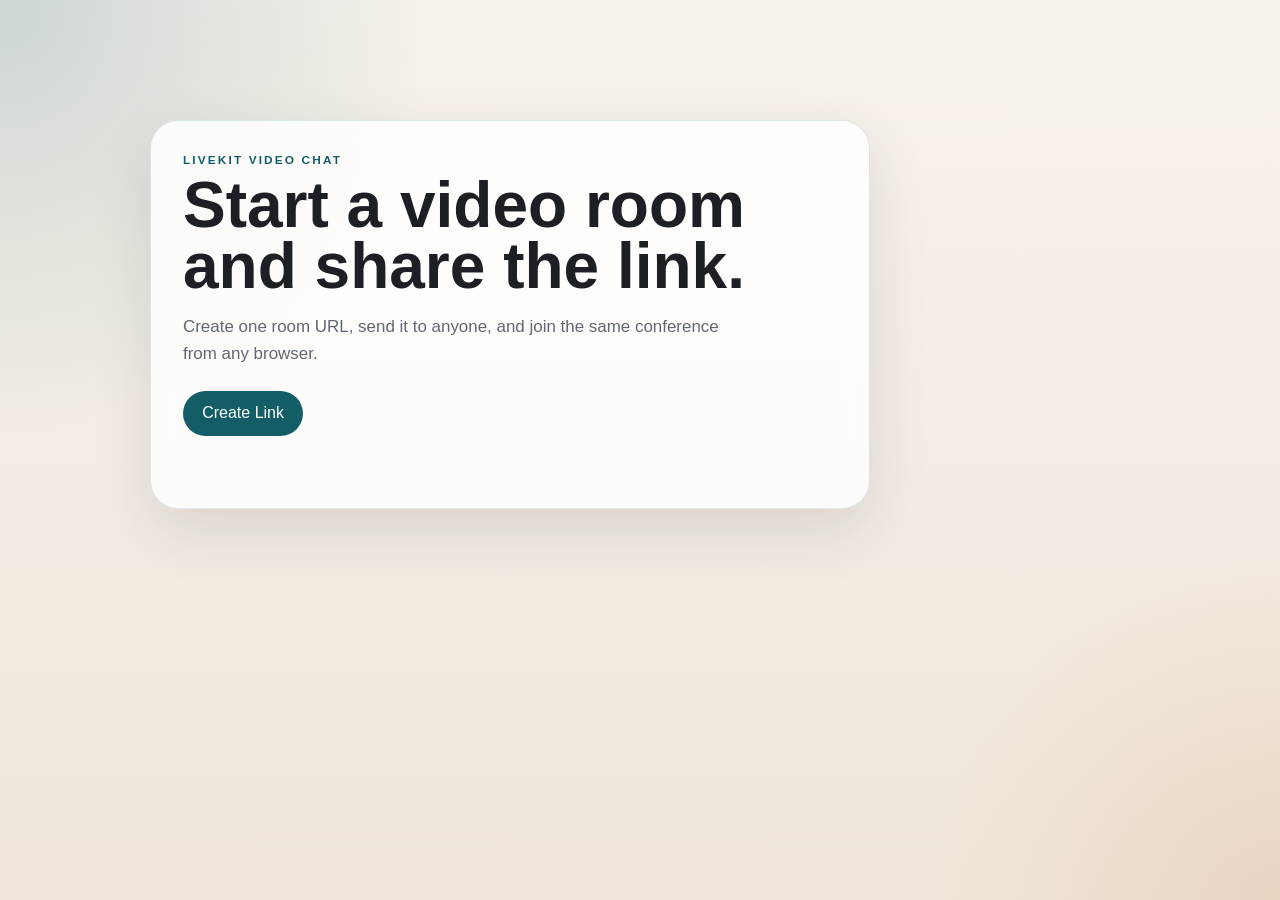
==== static/index.html @ e90a30fc "feat: add simple LiveKit multi-user video chat prototype Build a minimal FastAPI-based video confere" ====
<!DOCTYPE html>
<html lang="en">
  <head>
    <meta charset="UTF-8" />
    <meta name="viewport" content="width=device-width, initial-scale=1.0" />
    <title>Quick Video Room</title>
    <link rel="stylesheet" href="/static/app.css" />
    <script src="/static/home.js" defer></script>
  </head>
  <body>
    <main class="shell">
      <section class="panel hero">
        <p class="eyebrow">LiveKit Video Chat</p>
        <h1>Start a video room and share the link.</h1>
        <p class="lede">
          Create one room URL, send it to anyone, and join the same conference from
          any browser.
        </p>

        <div class="actions">
          <button id="create-room-button" class="primary">Create Link</button>
          <a id="join-created-room" class="secondary hidden" href="">Open Room</a>
        </div>

        <div id="create-status" class="status" aria-live="polite"></div>

        <section id="share-panel" class="share-panel hidden" aria-live="polite">
          <label for="share-link">Share this room link</label>
          <div class="share-row">
            <input id="share-link" type="text" readonly />
            <button id="copy-link-button" class="secondary" type="button">Copy</button>
          </div>
        </section>
      </section>
    </main>
  </body>
</html>
---- static/app.css ----
:root {
  color-scheme: light;
  --bg: #f4efe7;
  --surface: rgba(255, 255, 255, 0.84);
  --surface-strong: #ffffff;
  --text: #1e1f24;
  --muted: #626674;
  --accent: #135d66;
  --accent-strong: #0f4950;
  --line: rgba(19, 93, 102, 0.14);
  --shadow: 0 22px 60px rgba(33, 44, 57, 0.12);
  --danger: #8f2d2d;
}

* {
  box-sizing: border-box;
}

body {
  margin: 0;
  min-height: 100vh;
  font-family: "IBM Plex Sans", "Segoe UI", sans-serif;
  color: var(--text);
  background:
    radial-gradient(circle at top left, rgba(19, 93, 102, 0.18), transparent 28%),
    radial-gradient(circle at bottom right, rgba(204, 116, 53, 0.16), transparent 22%),
    linear-gradient(180deg, #f7f2eb 0%, #efe7db 100%);
}

button,
input,
a {
  font: inherit;
}

.shell {
  width: min(980px, calc(100% - 2rem));
  margin: 0 auto;
  padding: 3rem 0;
}

.panel {
  background: var(--surface);
  border: 1px solid var(--line);
  border-radius: 28px;
  box-shadow: var(--shadow);
  backdrop-filter: blur(12px);
}

.hero,
.room-panel {
  padding: 2rem;
}

.hero {
  margin-top: 8vh;
  max-width: 720px;
}

.eyebrow {
  margin: 0 0 0.5rem;
  text-transform: uppercase;
  letter-spacing: 0.18em;
  font-size: 0.74rem;
  color: var(--accent);
  font-weight: 700;
}

h1 {
  margin: 0;
  font-family: "Space Grotesk", "Segoe UI", sans-serif;
  font-size: clamp(2.2rem, 5vw, 4.4rem);
  line-height: 0.95;
}

.lede {
  max-width: 58ch;
  margin: 1rem 0 0;
  color: var(--muted);
  font-size: 1.06rem;
  line-height: 1.6;
}

.actions,
.join-row,
.share-row,
.share-room-banner,
.room-header {
  display: flex;
  gap: 0.8rem;
  align-items: center;
}

.actions {
  margin-top: 1.5rem;
}

.primary,
.secondary {
  border-radius: 999px;
  padding: 0.85rem 1.2rem;
  border: 0;
  cursor: pointer;
  transition: transform 160ms ease, opacity 160ms ease, background-color 160ms ease;
  text-decoration: none;
}

.primary {
  background: var(--accent);
  color: white;
}

.primary:hover,
.secondary:hover {
  transform: translateY(-1px);
}

.primary:disabled,
.secondary:disabled {
  opacity: 0.56;
  cursor: not-allowed;
  transform: none;
}

.secondary {
  background: rgba(19, 93, 102, 0.08);
  color: var(--accent-strong);
}

.status {
  min-height: 1.5rem;
  margin-top: 1rem;
  color: var(--muted);
}

.status.error {
  color: var(--danger);
}

.share-panel,
.share-room-banner,
.join-form {
  margin-top: 1.25rem;
}

.share-panel,
.share-room-banner {
  padding: 1rem;
  background: rgba(255, 255, 255, 0.7);
  border: 1px solid var(--line);
  border-radius: 20px;
}

.share-panel label,
.join-form label {
  display: block;
  margin-bottom: 0.55rem;
  font-weight: 600;
}

input[type="text"] {
  width: 100%;
  min-width: 0;
  border-radius: 14px;
  border: 1px solid rgba(30, 31, 36, 0.14);
  padding: 0.9rem 1rem;
  background: var(--surface-strong);
  color: var(--text);
}

.room-shell {
  width: min(1280px, calc(100% - 2rem));
}

.room-panel {
  min-height: calc(100vh - 6rem);
}

.room-header {
  justify-content: space-between;
  align-items: flex-start;
}

.back-link {
  white-space: nowrap;
}

.share-room-banner {
  flex-wrap: wrap;
}

.share-room-banner span {
  font-weight: 600;
}

.share-room-banner input {
  flex: 1 1 280px;
}

.join-row {
  flex-wrap: wrap;
}

.join-row input {
  flex: 1 1 240px;
}

.video-grid {
  display: grid;
  grid-template-columns: repeat(auto-fit, minmax(240px, 1fr));
  gap: 1rem;
  margin-top: 1.5rem;
}

.video-card,
.video-placeholder {
  position: relative;
  min-height: 230px;
  border-radius: 24px;
  overflow: hidden;
  border: 1px solid var(--line);
  background:
    linear-gradient(180deg, rgba(19, 93, 102, 0.08), rgba(19, 93, 102, 0.02)),
    #f9fbfc;
}

.video-media {
  height: 100%;
}

.video-placeholder {
  display: grid;
  place-items: center;
  padding: 1.5rem;
  text-align: center;
  color: var(--muted);
}

.video-card video {
  width: 100%;
  height: 100%;
  object-fit: cover;
  display: block;
}

.video-card audio {
  display: none;
}

.video-meta {
  position: absolute;
  left: 0.9rem;
  right: 0.9rem;
  bottom: 0.9rem;
  display: flex;
  justify-content: space-between;
  align-items: center;
  gap: 0.5rem;
  padding: 0.55rem 0.75rem;
  border-radius: 14px;
  background: rgba(20, 23, 29, 0.58);
  color: white;
}

.video-name {
  font-weight: 600;
}

.video-badge {
  font-size: 0.8rem;
  text-transform: uppercase;
  letter-spacing: 0.12em;
  opacity: 0.82;
}

.hidden {
  display: none !important;
}

@media (max-width: 700px) {
  .shell {
    width: min(100%, calc(100% - 1rem));
    padding: 1rem 0;
  }

  .hero,
  .room-panel {
    padding: 1.15rem;
    border-radius: 22px;
  }

  .actions,
  .join-row,
  .share-row,
  .room-header {
    flex-direction: column;
    align-items: stretch;
  }

  .back-link,
  .primary,
  .secondary {
    text-align: center;
  }
}
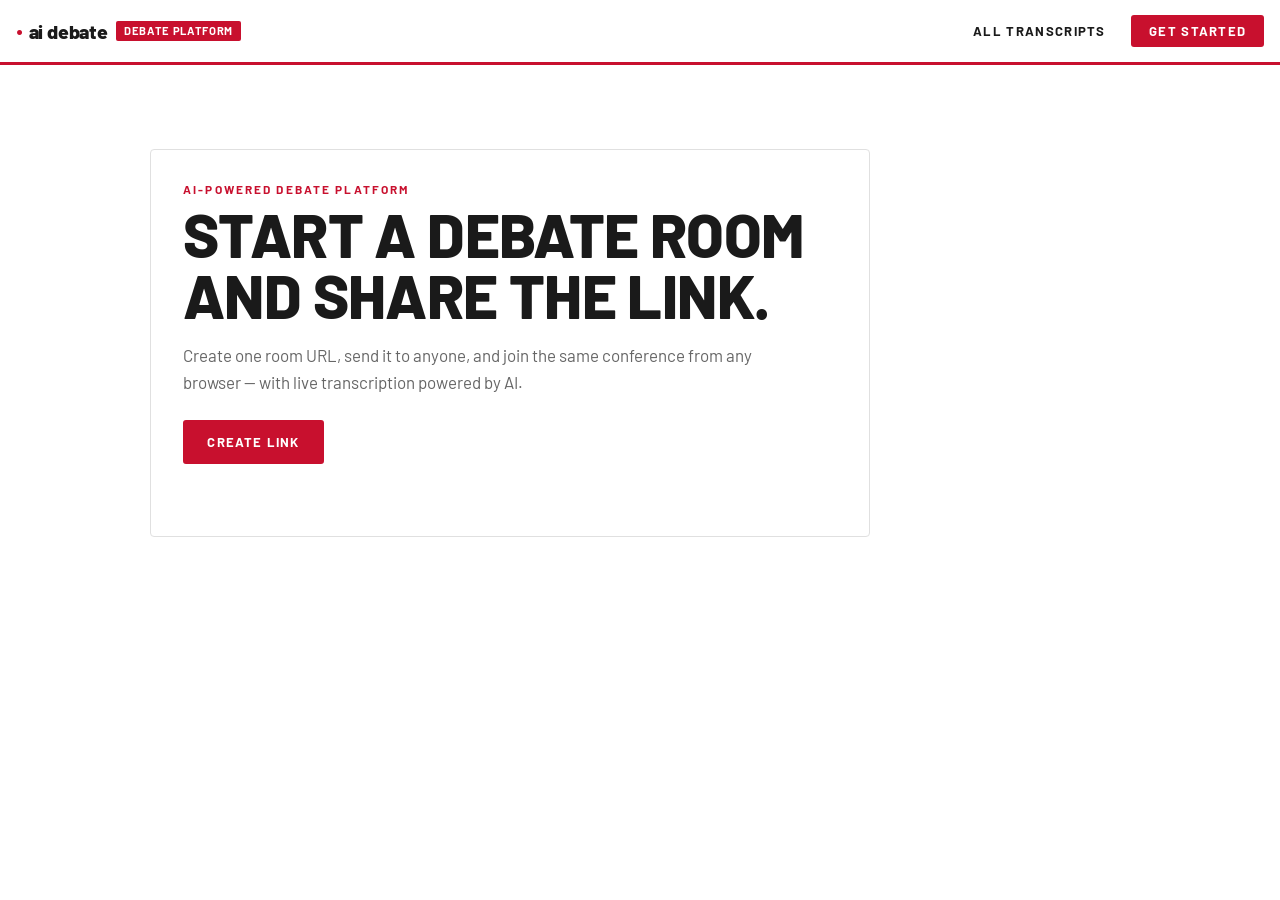
==== commit 50cfd899: "Update ui and added recording link" ====
--- a/static/index.html
+++ b/static/index.html
@@ -3,18 +3,32 @@
   <head>
     <meta charset="UTF-8" />
     <meta name="viewport" content="width=device-width, initial-scale=1.0" />
-    <title>Quick Video Room</title>
+    <title>AI Debate Platform</title>
     <link rel="stylesheet" href="/static/app.css" />
     <script src="/static/home.js" defer></script>
   </head>
   <body>
+    <header class="site-header">
+      <div class="nav-inner">
+        <a class="logo" href="/">
+          <span class="logo-dot">·</span>
+          <span class="logo-name">AI Debate</span>
+          <span class="logo-badge">debate platform</span>
+        </a>
+        <nav class="nav-links">
+          <a href="/reports">All Transcripts</a>
+          <a href="#" id="nav-create" class="nav-cta">Get Started</a>
+        </nav>
+      </div>
+    </header>
+
     <main class="shell">
       <section class="panel hero">
-        <p class="eyebrow">LiveKit Video Chat</p>
-        <h1>Start a video room and share the link.</h1>
+        <p class="eyebrow">AI-Powered Debate Platform</p>
+        <h1>Start a debate room and share the link.</h1>
         <p class="lede">
           Create one room URL, send it to anyone, and join the same conference from
-          any browser.
+          any browser — with live transcription powered by AI.
         </p>
 
         <div class="actions">
--- a/static/app.css
+++ b/static/app.css
@@ -1,15 +1,15 @@
+@import url("https://fonts.googleapis.com/css2?family=Barlow:wght@400;600;700;800&display=swap");
+
 :root {
   color-scheme: light;
-  --bg: #f4efe7;
-  --surface: rgba(255, 255, 255, 0.84);
-  --surface-strong: #ffffff;
-  --text: #1e1f24;
-  --muted: #626674;
-  --accent: #135d66;
-  --accent-strong: #0f4950;
-  --line: rgba(19, 93, 102, 0.14);
-  --shadow: 0 22px 60px rgba(33, 44, 57, 0.12);
-  --danger: #8f2d2d;
+  --red: #c8102e;
+  --red-dark: #a00d24;
+  --bg: #ffffff;
+  --surface: #f5f5f5;
+  --text: #1a1a1a;
+  --muted: #666666;
+  --line: #e0e0e0;
+  --danger: #c8102e;
 }
 
 * {
@@ -19,12 +19,9 @@
 body {
   margin: 0;
   min-height: 100vh;
-  font-family: "IBM Plex Sans", "Segoe UI", sans-serif;
+  font-family: "Barlow", "Segoe UI", sans-serif;
   color: var(--text);
-  background:
-    radial-gradient(circle at top left, rgba(19, 93, 102, 0.18), transparent 28%),
-    radial-gradient(circle at bottom right, rgba(204, 116, 53, 0.16), transparent 22%),
-    linear-gradient(180deg, #f7f2eb 0%, #efe7db 100%);
+  background: var(--bg);
 }
 
 button,
@@ -33,6 +30,97 @@
   font: inherit;
 }
 
+/* ── Site Header ─────────────────────────────────────────────────────────── */
+
+.site-header {
+  position: sticky;
+  top: 0;
+  z-index: 100;
+  background: #ffffff;
+  border-bottom: 3px solid var(--red);
+}
+
+.nav-inner {
+  width: min(1280px, calc(100% - 2rem));
+  margin: 0 auto;
+  height: 62px;
+  display: flex;
+  align-items: center;
+  justify-content: space-between;
+  gap: 1rem;
+}
+
+.logo {
+  display: flex;
+  align-items: center;
+  gap: 0.35rem;
+  text-decoration: none;
+  color: var(--text);
+}
+
+.logo-dot {
+  font-size: 1.8rem;
+  font-weight: 800;
+  color: var(--red);
+  line-height: 1;
+  margin-bottom: 2px;
+}
+
+.logo-name {
+  font-size: 1.22rem;
+  font-weight: 800;
+  letter-spacing: -0.01em;
+  text-transform: lowercase;
+  color: var(--text);
+}
+
+.logo-badge {
+  display: inline-block;
+  background: var(--red);
+  color: #fff;
+  font-size: 0.7rem;
+  font-weight: 700;
+  text-transform: uppercase;
+  letter-spacing: 0.06em;
+  padding: 0.22rem 0.5rem;
+  border-radius: 2px;
+  margin-left: 0.15rem;
+}
+
+.nav-links {
+  display: flex;
+  align-items: center;
+  gap: 1.6rem;
+}
+
+.nav-links a {
+  text-decoration: none;
+  font-size: 0.82rem;
+  font-weight: 700;
+  text-transform: uppercase;
+  letter-spacing: 0.1em;
+  color: var(--text);
+  transition: color 120ms;
+}
+
+.nav-links a:hover {
+  color: var(--red);
+}
+
+.nav-cta {
+  background: var(--red) !important;
+  color: #fff !important;
+  padding: 0.5rem 1.1rem;
+  border-radius: 3px;
+}
+
+.nav-cta:hover {
+  background: var(--red-dark) !important;
+  color: #fff !important;
+}
+
+/* ── Layout shells ───────────────────────────────────────────────────────── */
+
 .shell {
   width: min(980px, calc(100% - 2rem));
   margin: 0 auto;
@@ -40,11 +128,9 @@
 }
 
 .panel {
-  background: var(--surface);
+  background: #fff;
   border: 1px solid var(--line);
-  border-radius: 28px;
-  box-shadow: var(--shadow);
-  backdrop-filter: blur(12px);
+  border-radius: 4px;
 }
 
 .hero,
@@ -53,24 +139,35 @@
 }
 
 .hero {
-  margin-top: 8vh;
+  margin-top: 4vh;
   max-width: 720px;
 }
+
+/* ── Typography ──────────────────────────────────────────────────────────── */
 
 .eyebrow {
   margin: 0 0 0.5rem;
   text-transform: uppercase;
   letter-spacing: 0.18em;
   font-size: 0.74rem;
-  color: var(--accent);
+  color: var(--red);
   font-weight: 700;
 }
 
 h1 {
   margin: 0;
-  font-family: "Space Grotesk", "Segoe UI", sans-serif;
-  font-size: clamp(2.2rem, 5vw, 4.4rem);
-  line-height: 0.95;
+  font-family: "Barlow", "Segoe UI", sans-serif;
+  font-size: clamp(2rem, 5vw, 3.8rem);
+  font-weight: 800;
+  line-height: 1;
+  text-transform: uppercase;
+  letter-spacing: -0.01em;
+}
+
+h2 {
+  font-family: "Barlow", "Segoe UI", sans-serif;
+  font-weight: 800;
+  text-transform: uppercase;
 }
 
 .lede {
@@ -81,11 +178,14 @@
   line-height: 1.6;
 }
 
+/* ── Buttons ─────────────────────────────────────────────────────────────── */
+
 .actions,
 .join-row,
 .share-row,
 .share-room-banner,
-.room-header {
+.room-header,
+.header-actions {
   display: flex;
   gap: 0.8rem;
   align-items: center;
@@ -97,76 +197,104 @@
 
 .primary,
 .secondary {
-  border-radius: 999px;
-  padding: 0.85rem 1.2rem;
-  border: 0;
+  border-radius: 3px;
+  padding: 0.75rem 1.4rem;
+  border: 2px solid transparent;
   cursor: pointer;
-  transition: transform 160ms ease, opacity 160ms ease, background-color 160ms ease;
+  font-weight: 700;
+  font-size: 0.82rem;
+  text-transform: uppercase;
+  letter-spacing: 0.09em;
+  transition: background 120ms, color 120ms, border-color 120ms;
   text-decoration: none;
 }
 
 .primary {
-  background: var(--accent);
-  color: white;
-}
-
-.primary:hover,
+  background: var(--red);
+  color: #fff;
+  border-color: var(--red);
+}
+
+.primary:hover {
+  background: var(--red-dark);
+  border-color: var(--red-dark);
+}
+
+.secondary {
+  background: transparent;
+  color: var(--red);
+  border-color: var(--red);
+}
+
 .secondary:hover {
-  transform: translateY(-1px);
+  background: var(--red);
+  color: #fff;
 }
 
 .primary:disabled,
 .secondary:disabled {
-  opacity: 0.56;
+  opacity: 0.45;
   cursor: not-allowed;
-  transform: none;
-}
-
-.secondary {
-  background: rgba(19, 93, 102, 0.08);
-  color: var(--accent-strong);
-}
+}
+
+/* ── Status ──────────────────────────────────────────────────────────────── */
 
 .status {
   min-height: 1.5rem;
   margin-top: 1rem;
   color: var(--muted);
+  font-size: 0.92rem;
 }
 
 .status.error {
   color: var(--danger);
 }
 
+/* ── Share / Join panels ─────────────────────────────────────────────────── */
+
 .share-panel,
 .share-room-banner,
-.join-form {
+.join-form,
+.media-controls {
   margin-top: 1.25rem;
 }
 
 .share-panel,
 .share-room-banner {
   padding: 1rem;
-  background: rgba(255, 255, 255, 0.7);
+  background: var(--surface);
   border: 1px solid var(--line);
-  border-radius: 20px;
+  border-radius: 4px;
 }
 
 .share-panel label,
 .join-form label {
   display: block;
   margin-bottom: 0.55rem;
-  font-weight: 600;
+  font-weight: 700;
+  font-size: 0.85rem;
+  text-transform: uppercase;
+  letter-spacing: 0.08em;
 }
 
 input[type="text"] {
   width: 100%;
   min-width: 0;
-  border-radius: 14px;
-  border: 1px solid rgba(30, 31, 36, 0.14);
-  padding: 0.9rem 1rem;
-  background: var(--surface-strong);
+  border-radius: 3px;
+  border: 1px solid var(--line);
+  padding: 0.75rem 1rem;
+  background: #fff;
   color: var(--text);
-}
+  font-size: 0.95rem;
+  transition: border-color 120ms;
+}
+
+input[type="text"]:focus {
+  outline: none;
+  border-color: var(--red);
+}
+
+/* ── Room layout ─────────────────────────────────────────────────────────── */
 
 .room-shell {
   width: min(1280px, calc(100% - 2rem));
@@ -174,6 +302,13 @@
 
 .room-panel {
   min-height: calc(100vh - 6rem);
+}
+
+.room-content {
+  display: grid;
+  grid-template-columns: minmax(0, 2fr) minmax(300px, 0.95fr);
+  gap: 1rem;
+  margin-top: 1.5rem;
 }
 
 .room-header {
@@ -181,6 +316,11 @@
   align-items: flex-start;
 }
 
+.header-actions {
+  flex-wrap: wrap;
+  justify-content: flex-end;
+}
+
 .back-link {
   white-space: nowrap;
 }
@@ -190,7 +330,10 @@
 }
 
 .share-room-banner span {
-  font-weight: 600;
+  font-weight: 700;
+  font-size: 0.85rem;
+  text-transform: uppercase;
+  letter-spacing: 0.08em;
 }
 
 .share-room-banner input {
@@ -203,25 +346,55 @@
 
 .join-row input {
   flex: 1 1 240px;
+}
+
+/* ── Video stage ─────────────────────────────────────────────────────────── */
+
+.video-stage {
+  position: relative;
+  min-height: 0;
+  padding-bottom: 4.75rem;
+}
+
+.media-controls {
+  display: flex;
+  gap: 0.8rem;
+  flex-wrap: wrap;
+  position: absolute;
+  left: 50%;
+  bottom: 1rem;
+  transform: translateX(-50%);
+  justify-content: center;
+  width: calc(100% - 2rem);
+  z-index: 2;
+}
+
+.media-controls .secondary {
+  background: rgba(20, 23, 29, 0.82);
+  color: #fff;
+  border-color: rgba(255, 255, 255, 0.2);
+}
+
+.media-controls .secondary:hover {
+  background: var(--red);
+  border-color: var(--red);
+  color: #fff;
 }
 
 .video-grid {
   display: grid;
   grid-template-columns: repeat(auto-fit, minmax(240px, 1fr));
   gap: 1rem;
-  margin-top: 1.5rem;
 }
 
 .video-card,
 .video-placeholder {
   position: relative;
   min-height: 230px;
-  border-radius: 24px;
+  border-radius: 4px;
   overflow: hidden;
   border: 1px solid var(--line);
-  background:
-    linear-gradient(180deg, rgba(19, 93, 102, 0.08), rgba(19, 93, 102, 0.02)),
-    #f9fbfc;
+  background: var(--surface);
 }
 
 .video-media {
@@ -249,33 +422,243 @@
 
 .video-meta {
   position: absolute;
-  left: 0.9rem;
-  right: 0.9rem;
-  bottom: 0.9rem;
+  left: 0.75rem;
+  right: 0.75rem;
+  bottom: 0.75rem;
   display: flex;
   justify-content: space-between;
   align-items: center;
   gap: 0.5rem;
-  padding: 0.55rem 0.75rem;
-  border-radius: 14px;
-  background: rgba(20, 23, 29, 0.58);
-  color: white;
+  padding: 0.45rem 0.7rem;
+  border-radius: 2px;
+  background: rgba(10, 10, 10, 0.72);
+  color: #fff;
 }
 
 .video-name {
-  font-weight: 600;
+  font-weight: 700;
+  font-size: 0.88rem;
+  text-transform: uppercase;
+  letter-spacing: 0.05em;
 }
 
 .video-badge {
+  font-size: 0.72rem;
+  text-transform: uppercase;
+  letter-spacing: 0.12em;
+  opacity: 0.8;
+}
+
+/* ── Transcript panel ────────────────────────────────────────────────────── */
+
+.transcript-panel {
+  display: flex;
+  flex-direction: column;
+  min-height: 0;
+  padding: 1rem;
+  border: 1px solid var(--line);
+  border-radius: 4px;
+  background: #fff;
+}
+
+.transcript-header {
+  border-bottom: 2px solid var(--red);
+  padding-bottom: 0.75rem;
+  margin-bottom: 0.75rem;
+}
+
+.transcript-header h2 {
+  margin: 0;
+  font-size: 1.3rem;
+}
+
+.transcript-status {
+  margin-top: 0;
+  margin-bottom: 0.75rem;
+}
+
+.transcript-list {
+  display: flex;
+  flex-direction: column;
+  gap: 0.75rem;
+  min-height: 280px;
+  max-height: 68vh;
+  overflow-y: auto;
+  padding-right: 0.15rem;
+}
+
+.transcript-entry,
+.transcript-placeholder {
+  border: 1px solid var(--line);
+  border-radius: 3px;
+  background: var(--surface);
+}
+
+.transcript-placeholder {
+  display: grid;
+  place-items: center;
+  min-height: 180px;
+  padding: 1rem;
+  color: var(--muted);
+  text-align: center;
+  font-size: 0.9rem;
+}
+
+.transcript-entry {
+  padding: 0.85rem 1rem;
+}
+
+.transcript-entry-meta {
+  display: flex;
+  justify-content: space-between;
+  gap: 0.75rem;
+  align-items: center;
+}
+
+.transcript-speaker {
+  font-weight: 700;
+  font-size: 0.82rem;
+  text-transform: uppercase;
+  letter-spacing: 0.07em;
+  color: var(--red);
+}
+
+.transcript-time {
+  color: var(--muted);
+  font-size: 0.85rem;
+}
+
+.transcript-text {
+  margin: 0.4rem 0 0;
+  line-height: 1.5;
+  color: var(--text);
+  font-size: 0.95rem;
+}
+
+/* ── Report ──────────────────────────────────────────────────────────────── */
+
+.report-shell {
+  width: min(980px, calc(100% - 2rem));
+}
+
+.report-panel {
+  padding: 2rem;
+}
+
+.report-topline {
+  display: flex;
+  justify-content: space-between;
+  gap: 1rem;
+  align-items: flex-start;
+  margin-bottom: 1.25rem;
+  padding-bottom: 1.25rem;
+  border-bottom: 2px solid var(--red);
+}
+
+.report-title p + h1 {
+  margin-top: 0.25rem;
+}
+
+.report-summary {
+  display: grid;
+  grid-template-columns: repeat(auto-fit, minmax(160px, 1fr));
+  gap: 0.8rem;
+  margin-bottom: 1rem;
+}
+
+.report-stat {
+  padding: 1rem;
+  border: 1px solid var(--line);
+  border-radius: 3px;
+  background: var(--surface);
+  border-left: 4px solid var(--red);
+}
+
+.report-stat-label {
+  display: block;
+  margin-bottom: 0.3rem;
+  color: var(--muted);
   font-size: 0.8rem;
   text-transform: uppercase;
-  letter-spacing: 0.12em;
-  opacity: 0.82;
-}
+  letter-spacing: 0.1em;
+  font-weight: 700;
+}
+
+.report-stat-value {
+  font-family: "Barlow", "Segoe UI", sans-serif;
+  font-size: 2rem;
+  font-weight: 800;
+  line-height: 1;
+  color: var(--red);
+}
+
+.report-transcript-list {
+  max-height: none;
+}
+
+/* ── Rooms list (all transcripts page) ──────────────────────────────────── */
+
+.rooms-list {
+  display: flex;
+  flex-direction: column;
+  gap: 0.75rem;
+  margin-top: 0.5rem;
+}
+
+.room-card {
+  display: flex;
+  align-items: center;
+  justify-content: space-between;
+  gap: 1rem;
+  padding: 1rem 1.25rem;
+  border: 1px solid var(--line);
+  border-left: 4px solid var(--red);
+  border-radius: 3px;
+  background: var(--surface);
+  flex-wrap: wrap;
+}
+
+.room-card-id {
+  font-weight: 800;
+  font-size: 1rem;
+  text-transform: uppercase;
+  letter-spacing: 0.04em;
+  color: var(--text);
+}
+
+.room-card-meta {
+  display: flex;
+  align-items: center;
+  gap: 0.5rem;
+  margin-top: 0.25rem;
+  font-size: 0.88rem;
+  color: var(--muted);
+  flex-wrap: wrap;
+}
+
+.room-card-sep {
+  color: var(--line);
+}
+
+.room-card-stat strong {
+  color: var(--text);
+  font-weight: 700;
+}
+
+.room-card-actions {
+  display: flex;
+  gap: 0.6rem;
+  flex-shrink: 0;
+  flex-wrap: wrap;
+}
+
+/* ── Utility ─────────────────────────────────────────────────────────────── */
 
 .hidden {
   display: none !important;
 }
+
+/* ── Responsive ──────────────────────────────────────────────────────────── */
 
 @media (max-width: 700px) {
   .shell {
@@ -286,15 +669,37 @@
   .hero,
   .room-panel {
     padding: 1.15rem;
-    border-radius: 22px;
+    border-radius: 4px;
   }
 
   .actions,
   .join-row,
   .share-row,
-  .room-header {
+  .room-header,
+  .header-actions,
+  .report-topline {
     flex-direction: column;
     align-items: stretch;
+  }
+
+  .room-content {
+    grid-template-columns: 1fr;
+  }
+
+  .video-stage {
+    padding-bottom: 0;
+  }
+
+  .media-controls {
+    position: static;
+    transform: none;
+    width: 100%;
+    margin-top: 1rem;
+  }
+
+  .report-panel {
+    padding: 1.15rem;
+    border-radius: 4px;
   }
 
   .back-link,
@@ -302,4 +707,8 @@
   .secondary {
     text-align: center;
   }
-}
+
+  .nav-links .nav-cta {
+    display: none;
+  }
+}
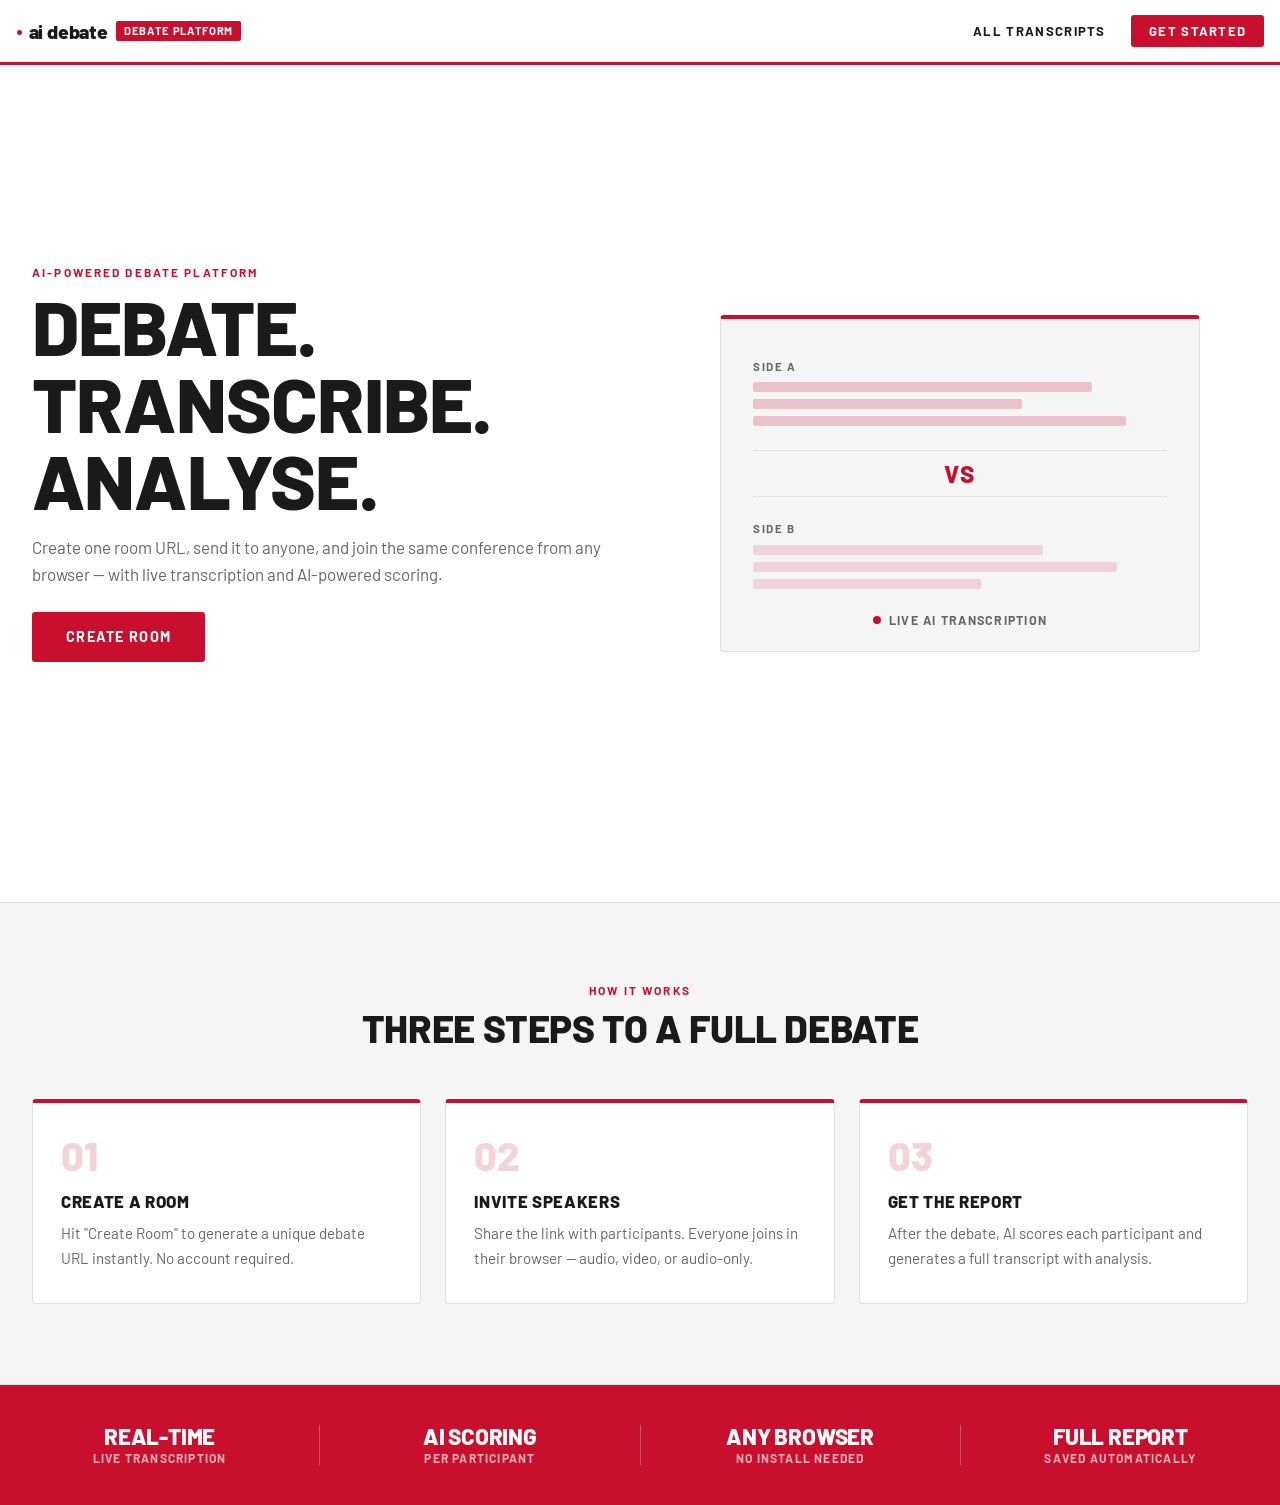
==== commit 03603129: "Update ui and added dymmy transcription" ====
--- a/static/index.html
+++ b/static/index.html
@@ -22,29 +22,120 @@
       </div>
     </header>
 
-    <main class="shell">
-      <section class="panel hero">
-        <p class="eyebrow">AI-Powered Debate Platform</p>
-        <h1>Start a debate room and share the link.</h1>
-        <p class="lede">
-          Create one room URL, send it to anyone, and join the same conference from
-          any browser — with live transcription powered by AI.
-        </p>
+    <main>
+      <!-- ── Hero ──────────────────────────────────────────────────── -->
+      <section class="home-hero">
+        <div class="home-hero-inner">
+          <div class="home-hero-content">
+            <p class="eyebrow">AI-Powered Debate Platform</p>
+            <h1>Debate.<br />Transcribe.<br />Analyse.</h1>
+            <p class="lede">
+              Create one room URL, send it to anyone, and join the same
+              conference from any browser — with live transcription and
+              AI-powered scoring.
+            </p>
 
-        <div class="actions">
-          <button id="create-room-button" class="primary">Create Link</button>
-          <a id="join-created-room" class="secondary hidden" href="">Open Room</a>
+            <div class="actions">
+              <button id="create-room-button" class="primary btn-lg">Create Room</button>
+              <a id="join-created-room" class="secondary btn-lg hidden" href="">Open Room</a>
+            </div>
+
+            <div id="create-status" class="status" aria-live="polite"></div>
+
+            <section id="share-panel" class="share-panel hidden" aria-live="polite">
+              <label for="share-link">Share this room link</label>
+              <div class="share-row">
+                <input id="share-link" type="text" readonly />
+                <button id="copy-link-button" class="secondary" type="button">Copy</button>
+              </div>
+            </section>
+          </div>
+
+          <div class="home-hero-visual" aria-hidden="true">
+            <div class="arena">
+              <div class="arena-side arena-side--a">
+                <span class="arena-label">Side A</span>
+                <div class="arena-bars">
+                  <div class="arena-bar" style="width:82%"></div>
+                  <div class="arena-bar" style="width:65%"></div>
+                  <div class="arena-bar" style="width:90%"></div>
+                </div>
+              </div>
+              <div class="arena-vs">VS</div>
+              <div class="arena-side arena-side--b">
+                <span class="arena-label">Side B</span>
+                <div class="arena-bars">
+                  <div class="arena-bar" style="width:70%"></div>
+                  <div class="arena-bar" style="width:88%"></div>
+                  <div class="arena-bar" style="width:55%"></div>
+                </div>
+              </div>
+              <div class="arena-caption">
+                <span class="arena-dot"></span>
+                Live AI Transcription
+              </div>
+            </div>
+          </div>
         </div>
+      </section>
 
-        <div id="create-status" class="status" aria-live="polite"></div>
+      <!-- ── How it works ──────────────────────────────────────────── -->
+      <section class="how-section">
+        <div class="how-inner">
+          <p class="eyebrow" style="text-align:center; margin-bottom:0.5rem;">How it works</p>
+          <h2 class="how-title">Three steps to a full debate</h2>
+          <div class="how-grid">
+            <div class="how-card">
+              <div class="how-step">01</div>
+              <h3 class="how-card-title">Create a Room</h3>
+              <p class="how-card-body">
+                Hit "Create Room" to generate a unique debate URL instantly.
+                No account required.
+              </p>
+            </div>
+            <div class="how-card">
+              <div class="how-step">02</div>
+              <h3 class="how-card-title">Invite Speakers</h3>
+              <p class="how-card-body">
+                Share the link with participants. Everyone joins in their
+                browser — audio, video, or audio-only.
+              </p>
+            </div>
+            <div class="how-card">
+              <div class="how-step">03</div>
+              <h3 class="how-card-title">Get the Report</h3>
+              <p class="how-card-body">
+                After the debate, AI scores each participant and generates a
+                full transcript with analysis.
+              </p>
+            </div>
+          </div>
+        </div>
+      </section>
 
-        <section id="share-panel" class="share-panel hidden" aria-live="polite">
-          <label for="share-link">Share this room link</label>
-          <div class="share-row">
-            <input id="share-link" type="text" readonly />
-            <button id="copy-link-button" class="secondary" type="button">Copy</button>
+      <!-- ── Stats strip ────────────────────────────────────────────── -->
+      <section class="stats-strip">
+        <div class="stats-inner">
+          <div class="stat-item">
+            <span class="stat-value">Real-time</span>
+            <span class="stat-label">Live Transcription</span>
           </div>
-        </section>
+          <div class="stat-divider"></div>
+          <div class="stat-item">
+            <span class="stat-value">AI Scoring</span>
+            <span class="stat-label">Per Participant</span>
+          </div>
+          <div class="stat-divider"></div>
+          <div class="stat-item">
+            <span class="stat-value">Any Browser</span>
+            <span class="stat-label">No Install Needed</span>
+          </div>
+          <div class="stat-divider"></div>
+          <div class="stat-item">
+            <span class="stat-value">Full Report</span>
+            <span class="stat-label">Saved Automatically</span>
+          </div>
+        </div>
       </section>
     </main>
   </body>
--- a/static/app.css
+++ b/static/app.css
@@ -305,9 +305,6 @@
 }
 
 .room-content {
-  display: grid;
-  grid-template-columns: minmax(0, 2fr) minmax(300px, 0.95fr);
-  gap: 1rem;
   margin-top: 1.5rem;
 }
 
@@ -451,31 +448,6 @@
 
 /* ── Transcript panel ────────────────────────────────────────────────────── */
 
-.transcript-panel {
-  display: flex;
-  flex-direction: column;
-  min-height: 0;
-  padding: 1rem;
-  border: 1px solid var(--line);
-  border-radius: 4px;
-  background: #fff;
-}
-
-.transcript-header {
-  border-bottom: 2px solid var(--red);
-  padding-bottom: 0.75rem;
-  margin-bottom: 0.75rem;
-}
-
-.transcript-header h2 {
-  margin: 0;
-  font-size: 1.3rem;
-}
-
-.transcript-status {
-  margin-top: 0;
-  margin-bottom: 0.75rem;
-}
 
 .transcript-list {
   display: flex;
@@ -566,6 +538,13 @@
   margin-bottom: 1rem;
 }
 
+.report-actions {
+  display: flex;
+  align-items: center;
+  gap: 0.8rem;
+  flex-wrap: wrap;
+}
+
 .report-stat {
   padding: 1rem;
   border: 1px solid var(--line);
@@ -594,6 +573,149 @@
 
 .report-transcript-list {
   max-height: none;
+}
+
+.generated-report {
+  margin-top: 1.25rem;
+  display: flex;
+  flex-direction: column;
+  gap: 0.9rem;
+}
+
+.generated-report-header {
+  padding-top: 1.25rem;
+  border-top: 2px solid var(--red);
+}
+
+.generated-report-header h2 {
+  margin: 0.2rem 0 0;
+  font-size: 1.5rem;
+  line-height: 1.1;
+}
+
+.generated-report-block {
+  padding: 1rem;
+  border: 1px solid var(--line);
+  border-left: 4px solid var(--red);
+  border-radius: 3px;
+  background: var(--surface);
+}
+
+.generated-report-copy,
+.rating-card-copy {
+  margin: 0.35rem 0 0;
+  color: var(--text);
+  line-height: 1.6;
+}
+
+.generated-report-points,
+.participant-ratings {
+  display: grid;
+  gap: 0.8rem;
+  margin-top: 0.35rem;
+}
+
+.generated-point,
+.rating-card {
+  padding: 0.9rem 1rem;
+  border: 1px solid var(--line);
+  border-radius: 3px;
+  background: #fff;
+}
+
+.rating-card-meta {
+  display: flex;
+  align-items: center;
+  justify-content: space-between;
+  gap: 1rem;
+}
+
+.rating-card-name {
+  font-size: 1rem;
+  font-weight: 800;
+  text-transform: uppercase;
+  letter-spacing: 0.04em;
+}
+
+.rating-card-score {
+  color: var(--red);
+  font-size: 1.2rem;
+  font-weight: 800;
+}
+
+/* ── Live caption overlay (Google Meet style) ───────────────────────────── */
+
+.caption-overlay {
+  position: absolute;
+  bottom: 5.2rem;        /* sit above the media controls bar */
+  left: 0;
+  right: 0;
+  display: flex;
+  justify-content: center;
+  z-index: 8;
+  pointer-events: none;
+  opacity: 1;
+  transition: opacity 450ms ease;
+}
+
+.caption-overlay.caption-fading {
+  opacity: 0;
+}
+
+.caption-overlay.caption-empty {
+  opacity: 0;
+  visibility: hidden;   /* remove from a11y tree when not shown */
+}
+
+.caption-box {
+  background: rgba(8, 8, 8, 0.84);
+  backdrop-filter: blur(6px);
+  padding: 0.55rem 1.4rem 0.7rem;
+  border-radius: 3px;
+  max-width: min(680px, calc(100% - 3rem));
+  text-align: center;
+  border-left: 3px solid var(--red);
+  box-shadow: 0 4px 24px rgba(0, 0, 0, 0.35);
+}
+
+.caption-speaker {
+  font-size: 0.7rem;
+  font-weight: 700;
+  text-transform: uppercase;
+  letter-spacing: 0.14em;
+  color: var(--red);
+  margin-bottom: 0.25rem;
+}
+
+.caption-text {
+  color: #ffffff;
+  font-size: 1.12rem;
+  font-weight: 600;
+  line-height: 1.45;
+  font-family: "Barlow", "Segoe UI", sans-serif;
+  /* Cap at 2 lines with ellipsis so it never overflows */
+  display: -webkit-box;
+  -webkit-line-clamp: 2;
+  -webkit-box-orient: vertical;
+  overflow: hidden;
+}
+
+/* CC toggle button states */
+.cc-btn {
+  font-weight: 800;
+  letter-spacing: 0.06em;
+  min-width: 3rem;
+}
+
+.cc-btn.cc-active {
+  background: var(--red) !important;
+  border-color: var(--red) !important;
+  color: #fff !important;
+}
+
+.cc-btn:not(.cc-active) {
+  opacity: 0.55;
+  text-decoration: line-through;
 }
 
 /* ── Rooms list (all transcripts page) ──────────────────────────────────── */
@@ -652,6 +774,242 @@
   flex-wrap: wrap;
 }
 
+/* ── Home Hero ───────────────────────────────────────────────────────────── */
+
+.home-hero {
+  min-height: calc(100vh - 62px);
+  display: flex;
+  align-items: center;
+  border-bottom: 1px solid var(--line);
+  background: var(--bg);
+}
+
+.home-hero-inner {
+  width: min(1280px, calc(100% - 4rem));
+  margin: 0 auto;
+  display: grid;
+  grid-template-columns: 1fr 1fr;
+  gap: 4rem;
+  align-items: center;
+  padding: 4rem 0;
+}
+
+.home-hero-content {
+  max-width: 600px;
+}
+
+.home-hero-content h1 {
+  font-size: clamp(2.8rem, 6vw, 5rem);
+  line-height: 1;
+  margin: 0.25rem 0 0;
+}
+
+.btn-lg {
+  padding: 0.9rem 2rem !important;
+  font-size: 0.9rem !important;
+}
+
+/* ── Arena Visual ────────────────────────────────────────────────────────── */
+
+.home-hero-visual {
+  display: flex;
+  align-items: center;
+  justify-content: center;
+}
+
+.arena {
+  width: 100%;
+  max-width: 480px;
+  background: var(--surface);
+  border: 1px solid var(--line);
+  border-top: 4px solid var(--red);
+  border-radius: 4px;
+  padding: 2.5rem 2rem 1.5rem;
+  display: flex;
+  flex-direction: column;
+  gap: 1.5rem;
+  position: relative;
+}
+
+.arena-side {
+  display: flex;
+  flex-direction: column;
+  gap: 0.6rem;
+}
+
+.arena-label {
+  font-size: 0.72rem;
+  font-weight: 700;
+  text-transform: uppercase;
+  letter-spacing: 0.14em;
+  color: var(--muted);
+}
+
+.arena-bars {
+  display: flex;
+  flex-direction: column;
+  gap: 0.45rem;
+}
+
+.arena-bar {
+  height: 10px;
+  border-radius: 2px;
+  background: var(--red);
+  opacity: 0.15;
+}
+
+.arena-side--a .arena-bar {
+  opacity: 0.22;
+}
+
+.arena-vs {
+  text-align: center;
+  font-size: 1.5rem;
+  font-weight: 800;
+  color: var(--red);
+  letter-spacing: 0.1em;
+  padding: 0.5rem 0;
+  border-top: 1px solid var(--line);
+  border-bottom: 1px solid var(--line);
+}
+
+.arena-caption {
+  display: flex;
+  align-items: center;
+  gap: 0.5rem;
+  font-size: 0.78rem;
+  font-weight: 700;
+  text-transform: uppercase;
+  letter-spacing: 0.1em;
+  color: var(--muted);
+  justify-content: center;
+}
+
+.arena-dot {
+  width: 8px;
+  height: 8px;
+  border-radius: 50%;
+  background: var(--red);
+  display: inline-block;
+  animation: pulse 1.6s ease-in-out infinite;
+}
+
+@keyframes pulse {
+  0%, 100% { opacity: 1; transform: scale(1); }
+  50% { opacity: 0.4; transform: scale(0.85); }
+}
+
+/* ── How it Works ────────────────────────────────────────────────────────── */
+
+.how-section {
+  background: var(--surface);
+  border-bottom: 1px solid var(--line);
+  padding: 5rem 0;
+}
+
+.how-inner {
+  width: min(1280px, calc(100% - 4rem));
+  margin: 0 auto;
+}
+
+.how-title {
+  text-align: center;
+  font-size: clamp(1.6rem, 3vw, 2.4rem);
+  margin: 0.25rem 0 3rem;
+  font-weight: 800;
+  text-transform: uppercase;
+  letter-spacing: -0.01em;
+}
+
+.how-grid {
+  display: grid;
+  grid-template-columns: repeat(3, 1fr);
+  gap: 1.5rem;
+}
+
+.how-card {
+  background: #fff;
+  border: 1px solid var(--line);
+  border-top: 4px solid var(--red);
+  border-radius: 4px;
+  padding: 2rem 1.75rem;
+}
+
+.how-step {
+  font-size: 2.5rem;
+  font-weight: 800;
+  color: var(--red);
+  line-height: 1;
+  opacity: 0.18;
+  margin-bottom: 1rem;
+  font-family: "Barlow", "Segoe UI", sans-serif;
+}
+
+.how-card-title {
+  margin: 0 0 0.6rem;
+  font-size: 1.05rem;
+  font-weight: 800;
+  text-transform: uppercase;
+  letter-spacing: 0.04em;
+  color: var(--text);
+}
+
+.how-card-body {
+  margin: 0;
+  color: var(--muted);
+  font-size: 0.95rem;
+  line-height: 1.65;
+}
+
+/* ── Stats Strip ─────────────────────────────────────────────────────────── */
+
+.stats-strip {
+  background: var(--red);
+  padding: 2.5rem 0;
+}
+
+.stats-inner {
+  width: min(1280px, calc(100% - 4rem));
+  margin: 0 auto;
+  display: flex;
+  align-items: center;
+  justify-content: space-between;
+  gap: 2rem;
+  flex-wrap: wrap;
+}
+
+.stat-item {
+  display: flex;
+  flex-direction: column;
+  gap: 0.25rem;
+  flex: 1 1 160px;
+  text-align: center;
+}
+
+.stat-value {
+  font-size: 1.4rem;
+  font-weight: 800;
+  color: #fff;
+  text-transform: uppercase;
+  letter-spacing: -0.01em;
+  line-height: 1;
+}
+
+.stat-label {
+  font-size: 0.75rem;
+  font-weight: 700;
+  text-transform: uppercase;
+  letter-spacing: 0.1em;
+  color: rgba(255, 255, 255, 0.65);
+}
+
+.stat-divider {
+  width: 1px;
+  height: 2.5rem;
+  background: rgba(255, 255, 255, 0.25);
+  flex-shrink: 0;
+}
+
 /* ── Utility ─────────────────────────────────────────────────────────────── */
 
 .hidden {
@@ -659,6 +1017,32 @@
 }
 
 /* ── Responsive ──────────────────────────────────────────────────────────── */
+
+@media (max-width: 960px) {
+  .home-hero-inner {
+    grid-template-columns: 1fr;
+    gap: 3rem;
+    padding: 3rem 0;
+  }
+
+  .home-hero-visual {
+    display: none;
+  }
+
+  .how-grid {
+    grid-template-columns: 1fr;
+    max-width: 520px;
+    margin: 0 auto;
+  }
+
+  .stat-divider {
+    display: none;
+  }
+
+  .stats-inner {
+    justify-content: center;
+  }
+}
 
 @media (max-width: 700px) {
   .shell {
@@ -677,7 +1061,9 @@
   .share-row,
   .room-header,
   .header-actions,
-  .report-topline {
+  .report-topline,
+  .report-actions,
+  .rating-card-meta {
     flex-direction: column;
     align-items: stretch;
   }
@@ -711,4 +1097,41 @@
   .nav-links .nav-cta {
     display: none;
   }
-}
+
+  .home-hero {
+    min-height: auto;
+    padding: 2rem 0;
+  }
+
+  .home-hero-inner {
+    width: calc(100% - 2rem);
+    padding: 2rem 0;
+  }
+
+  .how-section {
+    padding: 3rem 0;
+  }
+
+  .how-inner {
+    width: calc(100% - 2rem);
+  }
+
+  .how-title {
+    margin-bottom: 2rem;
+  }
+
+  .stats-inner {
+    width: calc(100% - 2rem);
+    flex-direction: column;
+    gap: 1.5rem;
+  }
+
+  .actions {
+    flex-direction: column;
+    align-items: stretch;
+  }
+
+  .btn-lg {
+    text-align: center;
+  }
+}
